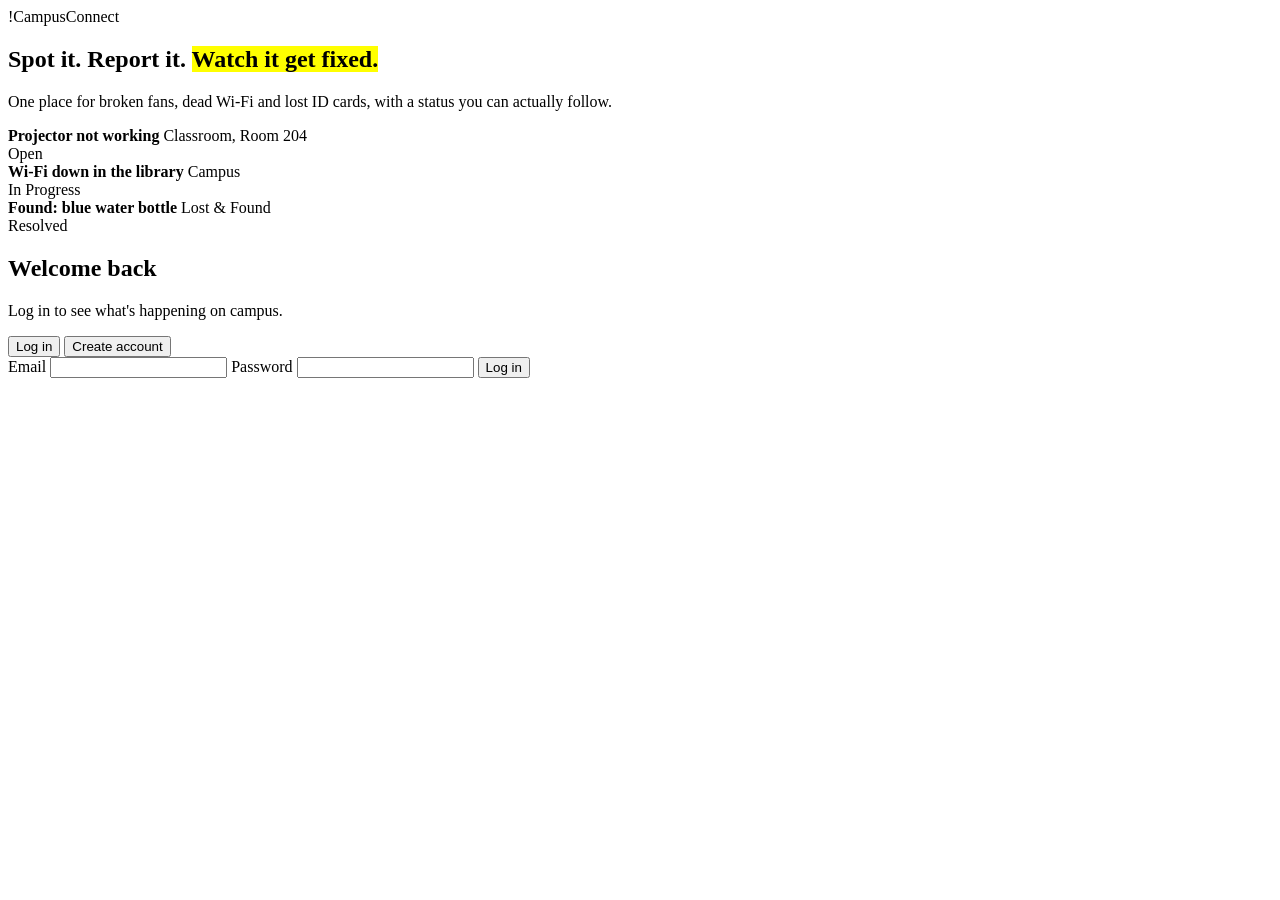
==== frontend/index.html @ 5164cf6d "Add CampusConnect: FastAPI + SQLite backend with HTML/CSS/JS frontend Students can register, log in," ====
<!DOCTYPE html>
<html lang="en">
<head>
  <meta charset="UTF-8">
  <meta name="viewport" content="width=device-width, initial-scale=1">
  <title>CampusConnect - Log in</title>
  <link rel="stylesheet" href="/css/style.css">
</head>
<body>
  <div class="auth-page">
    <section class="auth-art">
      <div class="brand"><span class="brand-mark">!</span>CampusConnect</div>

      <div>
        <h1>Spot it. Report it. <mark>Watch it get fixed.</mark></h1>
        <p class="lead">One place for broken fans, dead Wi-Fi and lost ID cards, with a status you can actually follow.</p>

        <div class="slips" aria-hidden="true">
          <div class="slip slip-1">
            <strong>Projector not working</strong>
            <span class="meta">Classroom, Room 204</span><br>
            <span class="badge Open">Open</span>
          </div>
          <div class="slip slip-2">
            <strong>Wi-Fi down in the library</strong>
            <span class="meta">Campus</span><br>
            <span class="badge In-Progress">In Progress</span>
          </div>
          <div class="slip slip-3">
            <strong>Found: blue water bottle</strong>
            <span class="meta">Lost &amp; Found</span><br>
            <span class="badge Resolved">Resolved</span>
          </div>
        </div>
      </div>

      <span></span>
    </section>

    <section class="auth-panel">
      <div class="auth-box">
        <h2 id="auth-title">Welcome back</h2>
        <p class="sub" id="auth-sub">Log in to see what's happening on campus.</p>

        <div class="tabs">
          <button type="button" id="tab-login" class="active">Log in</button>
          <button type="button" id="tab-register">Create account</button>
        </div>

        <form id="login-form">
          <label for="login-email">Email</label>
          <input id="login-email" type="email" autocomplete="email" required>
          <label for="login-password">Password</label>
          <input id="login-password" type="password" autocomplete="current-password" required>
          <button class="full" type="submit">Log in</button>
        </form>

        <form id="register-form" style="display:none">
          <label for="reg-name">Full name</label>
          <input id="reg-name" type="text" minlength="2" autocomplete="name" required>
          <label for="reg-email">Email</label>
          <input id="reg-email" type="email" autocomplete="email" required>
          <label for="reg-password">Password (at least 6 characters)</label>
          <input id="reg-password" type="password" minlength="6" autocomplete="new-password" required>
          <button class="full" type="submit">Create account</button>
        </form>

        <div id="message" class="message" role="alert"></div>
      </div>
    </section>
  </div>

  <script src="/js/app.js"></script>
  <script>
    // Already logged in? Go straight to the dashboard.
    if (getToken()) window.location.href = "/dashboard.html";

    const loginForm = document.getElementById("login-form");
    const registerForm = document.getElementById("register-form");
    const tabLogin = document.getElementById("tab-login");
    const tabRegister = document.getElementById("tab-register");
    const message = document.getElementById("message");
    const title = document.getElementById("auth-title");
    const sub = document.getElementById("auth-sub");

    function showTab(which) {
      const isLogin = which === "login";
      loginForm.style.display = isLogin ? "block" : "none";
      registerForm.style.display = isLogin ? "none" : "block";
      tabLogin.classList.toggle("active", isLogin);
      tabRegister.classList.toggle("active", !isLogin);
      title.textContent = isLogin ? "Welcome back" : "Join your campus";
      sub.textContent = isLogin
        ? "Log in to see what's happening on campus."
        : "Create an account to report and track issues.";
      clearMessage(message);
    }
    tabLogin.addEventListener("click", () => showTab("login"));
    tabRegister.addEventListener("click", () => showTab("register"));

    loginForm.addEventListener("submit", async (e) => {
      e.preventDefault();
      clearMessage(message);
      try {
        const data = await api("/login", {
          method: "POST",
          body: JSON.stringify({
            email: document.getElementById("login-email").value,
            password: document.getElementById("login-password").value,
          }),
        });
        saveToken(data.token);
        window.location.href = "/dashboard.html";
      } catch (err) {
        showMessage(message, err.message);
      }
    });

    registerForm.addEventListener("submit", async (e) => {
      e.preventDefault();
      clearMessage(message);
      try {
        const data = await api("/register", {
          method: "POST",
          body: JSON.stringify({
            name: document.getElementById("reg-name").value,
            email: document.getElementById("reg-email").value,
            password: document.getElementById("reg-password").value,
          }),
        });
        saveToken(data.token);
        window.location.href = "/dashboard.html";
      } catch (err) {
        showMessage(message, err.message);
      }
    });
  </script>
</body>
</html>
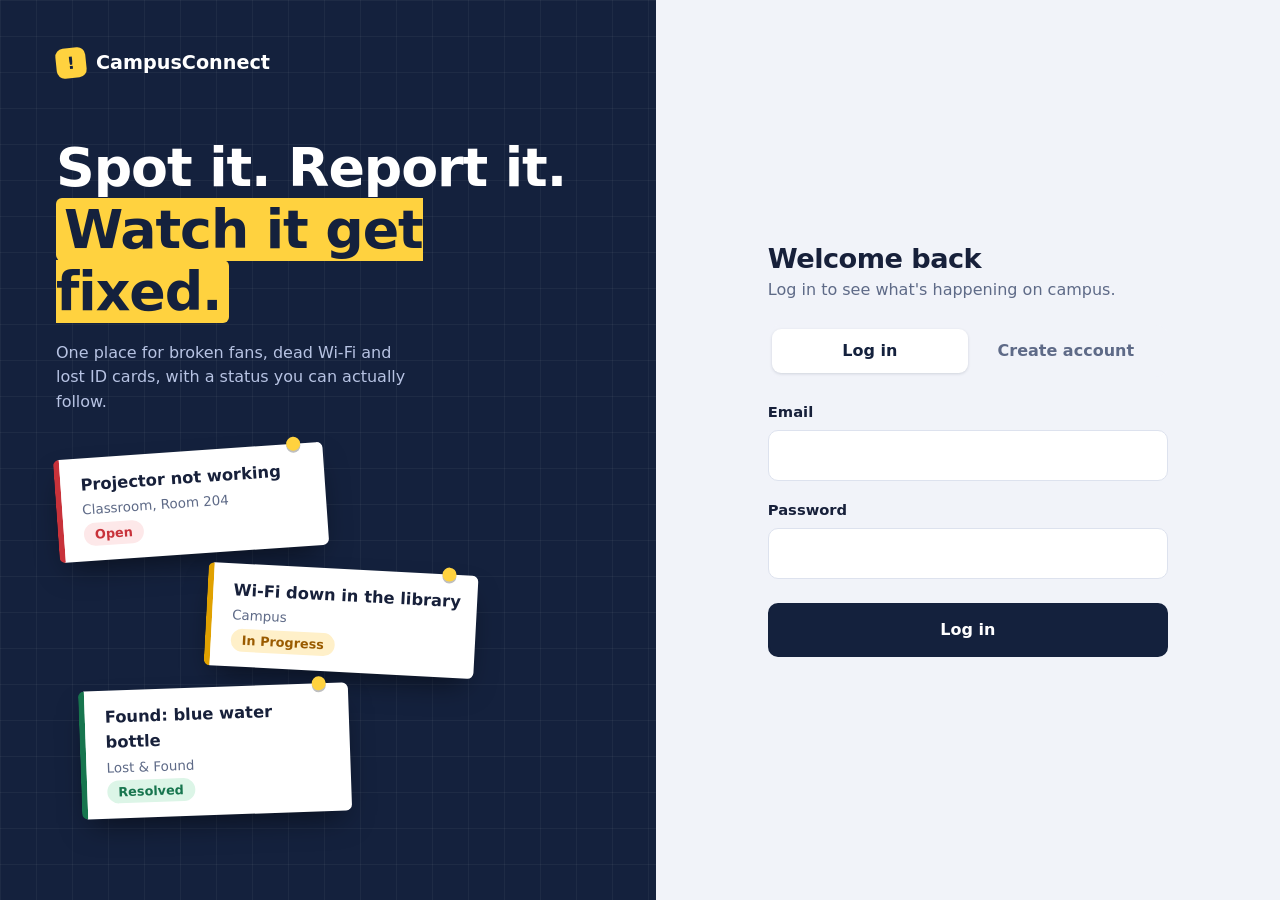
==== commit 93edfeb5: "Improve reporting and dashboard UI" ====
--- a/frontend/index.html
+++ b/frontend/index.html
@@ -4,7 +4,7 @@
   <meta charset="UTF-8">
   <meta name="viewport" content="width=device-width, initial-scale=1">
   <title>CampusConnect - Log in</title>
-  <link rel="stylesheet" href="/css/style.css">
+  <link rel="stylesheet" href="css/style.css">
 </head>
 <body>
   <div class="auth-page">
@@ -105,7 +105,7 @@
         const data = await api("/login", {
           method: "POST",
           body: JSON.stringify({
-            email: document.getElementById("login-email").value,
+            email: document.getElementById("login-email").value.trim(),
             password: document.getElementById("login-password").value,
           }),
         });
@@ -123,8 +123,8 @@
         const data = await api("/register", {
           method: "POST",
           body: JSON.stringify({
-            name: document.getElementById("reg-name").value,
-            email: document.getElementById("reg-email").value,
+            name: document.getElementById("reg-name").value.trim(),
+            email: document.getElementById("reg-email").value.trim(),
             password: document.getElementById("reg-password").value,
           }),
         });
--- a/frontend/css/style.css
+++ b/frontend/css/style.css
@@ -0,0 +1,408 @@
+/* CampusConnect — noticeboard look: ink navy, paper, highlighter yellow.
+   Status colours carry meaning (red = open, amber = in progress, green = resolved). */
+
+@import url("https://fonts.googleapis.com/css2?family=Bricolage+Grotesque:opsz,wght@12..96,600;12..96,800&family=DM+Sans:wght@400;500;600;700&display=swap");
+
+:root {
+  --ink: #14213d;
+  --ink-2: #213560;
+  --paper: #f1f3f9;
+  --card: #ffffff;
+  --line: #dde2ee;
+  --text: #17203a;
+  --muted: #5e6a87;
+  --hl: #ffd23f;          /* highlighter yellow */
+  --hl-soft: #fff4c2;
+
+  --open: #c8323a;
+  --open-bg: #fde8e9;
+  --progress: #9a5b00;
+  --progress-bg: #fff0c9;
+  --resolved: #17754e;
+  --resolved-bg: #dcf5e7;
+
+  --font-display: "Bricolage Grotesque", "DM Sans", system-ui, sans-serif;
+  --font-body: "DM Sans", system-ui, -apple-system, "Segoe UI", Roboto, sans-serif;
+  --shadow: 0 1px 2px rgba(20, 33, 61, 0.06), 0 8px 24px -12px rgba(20, 33, 61, 0.18);
+}
+
+* { box-sizing: border-box; }
+
+body {
+  margin: 0;
+  font-family: var(--font-body);
+  font-size: 1rem;
+  background: var(--paper);
+  color: var(--text);
+  line-height: 1.55;
+  -webkit-font-smoothing: antialiased;
+}
+
+h1, h2, h3 {
+  font-family: var(--font-display);
+  letter-spacing: -0.02em;
+  line-height: 1.15;
+  margin: 0;
+}
+h1 { font-size: 2rem; font-weight: 800; }
+h2 { font-size: 1.15rem; font-weight: 700; margin-bottom: 10px; }
+
+a { color: var(--ink-2); text-decoration-thickness: 1px; text-underline-offset: 3px; }
+a:hover { color: var(--ink); }
+
+:focus-visible {
+  outline: 3px solid var(--hl);
+  outline-offset: 2px;
+  box-shadow: 0 0 0 5px var(--ink);
+}
+
+.muted { color: var(--muted); font-size: 0.95rem; }
+
+/* ---------- Navbar ---------- */
+.navbar {
+  background: var(--ink);
+  color: #fff;
+  padding: 0 28px;
+  height: 64px;
+  display: flex;
+  align-items: center;
+  justify-content: space-between;
+  position: sticky;
+  top: 0;
+  z-index: 10;
+}
+.brand {
+  display: flex;
+  align-items: center;
+  gap: 10px;
+  font-family: var(--font-display);
+  font-weight: 800;
+  font-size: 1.2rem;
+  color: #fff;
+  text-decoration: none;
+}
+.brand:hover { color: #fff; }
+.brand-mark {
+  width: 30px; height: 30px;
+  background: var(--hl);
+  color: var(--ink);
+  border-radius: 8px;
+  display: grid;
+  place-items: center;
+  font-size: 1.05rem;
+  transform: rotate(-6deg);
+}
+.navbar nav { display: flex; gap: 6px; align-items: center; }
+.navbar nav a {
+  color: #c9d3ee;
+  text-decoration: none;
+  padding: 8px 14px;
+  border-radius: 8px;
+  font-weight: 500;
+  font-size: 0.95rem;
+}
+.navbar nav a:hover { background: var(--ink-2); color: #fff; }
+.navbar nav a.active { background: var(--ink-2); color: #fff; box-shadow: inset 0 -3px 0 var(--hl); }
+
+/* ---------- Layout ---------- */
+.container { max-width: 960px; margin: 36px auto 64px; padding: 0 20px; }
+.page-head { margin-bottom: 22px; }
+.page-head p { margin: 6px 0 0; }
+
+.card {
+  background: var(--card);
+  border: 1px solid var(--line);
+  border-radius: 14px;
+  padding: 26px;
+  box-shadow: var(--shadow);
+}
+
+/* ---------- Forms ---------- */
+label { display: block; font-weight: 600; margin: 18px 0 6px; font-size: 0.92rem; }
+label:first-child { margin-top: 0; }
+input, select, textarea {
+  width: 100%;
+  padding: 12px 14px;
+  border: 1.5px solid var(--line);
+  border-radius: 10px;
+  font: inherit;
+  color: var(--text);
+  background: #fff;
+  transition: border-color 0.15s;
+}
+input:hover, select:hover, textarea:hover { border-color: #b9c2da; }
+input:focus, select:focus, textarea:focus {
+  outline: none;
+  border-color: var(--ink);
+  box-shadow: 0 0 0 4px var(--hl-soft);
+}
+textarea { min-height: 140px; resize: vertical; }
+
+button, .btn {
+  display: inline-block;
+  padding: 11px 20px;
+  border: 2px solid var(--ink);
+  border-radius: 10px;
+  background: var(--ink);
+  color: #fff;
+  font: inherit;
+  font-weight: 600;
+  text-decoration: none;
+  cursor: pointer;
+  transition: transform 0.12s, box-shadow 0.12s, background 0.12s;
+}
+button:hover, .btn:hover {
+  background: var(--ink-2);
+  border-color: var(--ink-2);
+  color: #fff;
+  transform: translateY(-1px);
+  box-shadow: 0 4px 0 var(--hl);
+}
+button:active, .btn:active { transform: translateY(0); box-shadow: none; }
+button.secondary {
+  background: #fff;
+  color: var(--ink);
+  border-color: var(--line);
+}
+button.secondary:hover { background: #fff; border-color: var(--ink); color: var(--ink); box-shadow: 0 4px 0 var(--hl-soft); }
+button.full { width: 100%; margin-top: 24px; padding: 13px; }
+
+.message { margin-top: 14px; padding: 11px 14px; border-radius: 10px; font-size: 0.93rem; display: none; font-weight: 500; }
+.message.error { display: block; background: var(--open-bg); color: var(--open); }
+.message.ok { display: block; background: var(--resolved-bg); color: var(--resolved); }
+
+/* ---------- Login / register ---------- */
+.auth-page { display: grid; grid-template-columns: 1.05fr 1fr; min-height: 100vh; }
+
+.auth-art {
+  background: var(--ink);
+  color: #fff;
+  padding: 48px 56px;
+  display: flex;
+  flex-direction: column;
+  justify-content: space-between;
+  position: relative;
+  overflow: hidden;
+}
+.auth-art::before {   /* faint grid, like a corkboard sheet */
+  content: "";
+  position: absolute; inset: 0;
+  background-image:
+    linear-gradient(rgba(255,255,255,0.045) 1px, transparent 1px),
+    linear-gradient(90deg, rgba(255,255,255,0.045) 1px, transparent 1px);
+  background-size: 36px 36px;
+  pointer-events: none;
+}
+.auth-art > * { position: relative; }
+.auth-art h1 {
+  font-size: clamp(2.2rem, 4.2vw, 3.4rem);
+  max-width: 14ch;
+  margin-top: 8px;
+}
+.auth-art h1 mark { background: var(--hl); color: var(--ink); padding: 0 8px; border-radius: 6px; }
+.auth-art .lead { color: #b7c3e3; max-width: 36ch; margin: 18px 0 0; }
+
+/* The one memorable element: pinned notice slips */
+.slips { position: relative; height: 350px; margin-top: 36px; }
+.slip {
+  position: absolute;
+  width: 270px;
+  background: #fff;
+  color: var(--text);
+  border-radius: 6px;
+  padding: 14px 16px 14px 20px;
+  box-shadow: 0 14px 30px -10px rgba(0, 0, 0, 0.55);
+  border-left: 6px solid var(--open);
+  animation: settle 0.7s cubic-bezier(0.2, 0.9, 0.3, 1) both;
+}
+.slip::before {   /* pin */
+  content: "";
+  position: absolute; top: -7px; right: 22px;
+  width: 14px; height: 14px;
+  border-radius: 50%;
+  background: var(--hl);
+  box-shadow: 0 2px 0 rgba(0,0,0,0.25);
+}
+.slip strong { display: block; font-family: var(--font-display); font-size: 1.02rem; }
+.slip span.meta { color: var(--muted); font-size: 0.84rem; }
+.slip .badge { margin-top: 8px; }
+.slip-1 { top: 0;     left: 0;     transform: rotate(-4deg); border-left-color: var(--open);     animation-delay: 0.05s; }
+.slip-2 { top: 118px; left: 150px; transform: rotate(3deg);  border-left-color: #e0a100;         animation-delay: 0.2s; }
+.slip-3 { top: 236px; left: 24px;  transform: rotate(-2deg); border-left-color: var(--resolved); animation-delay: 0.35s; }
+
+@keyframes settle {
+  from { opacity: 0; translate: 0 -24px; }
+  to   { opacity: 1; translate: 0 0; }
+}
+
+.auth-panel { display: grid; place-items: center; padding: 40px 24px; }
+.auth-box { width: 100%; max-width: 400px; }
+.auth-box h2 { font-size: 1.7rem; font-weight: 800; margin-bottom: 4px; }
+.auth-box .sub { color: var(--muted); margin: 0 0 22px; }
+
+.tabs { display: grid; grid-template-columns: 1fr 1fr; background: var(--paper); border-radius: 12px; padding: 4px; margin-bottom: 24px; }
+.tabs button {
+  background: transparent; color: var(--muted);
+  border: none; border-radius: 9px; padding: 10px;
+}
+.tabs button:hover { background: transparent; color: var(--ink); transform: none; box-shadow: none; }
+.tabs button.active { background: #fff; color: var(--ink); box-shadow: 0 1px 3px rgba(20,33,61,0.15); }
+
+/* ---------- Dashboard ---------- */
+.stats { display: grid; grid-template-columns: repeat(3, 1fr); gap: 16px; margin-bottom: 20px; }
+.stat {
+  background: var(--card);
+  border: 1px solid var(--line);
+  border-radius: 14px;
+  padding: 18px 20px;
+  box-shadow: var(--shadow);
+  border-top: 5px solid var(--line);
+}
+.stat.s-open { border-top-color: var(--open); }
+.stat.s-progress { border-top-color: #e0a100; }
+.stat.s-resolved { border-top-color: var(--resolved); }
+.stat .num { font-family: var(--font-display); font-size: 2.4rem; font-weight: 800; line-height: 1; }
+.stat .label { color: var(--muted); font-weight: 500; margin-top: 6px; }
+
+.toolbar { display: flex; gap: 10px; align-items: center; flex-wrap: wrap; margin-bottom: 8px; }
+.toolbar select { width: auto; min-width: 160px; padding: 10px 14px; }
+.toolbar .spacer { flex: 1; }
+
+.issue-item {
+  display: block;
+  color: inherit;
+  text-decoration: none;
+  margin-top: 12px;
+  padding: 16px 18px 16px 20px;
+  background: #fff;
+  border: 1px solid var(--line);
+  border-left: 6px solid var(--line);
+  border-radius: 10px;
+  transition: transform 0.12s, box-shadow 0.12s;
+}
+.issue-item:hover { transform: translateX(3px); box-shadow: var(--shadow); color: inherit; }
+.issue-item.st-Open { border-left-color: var(--open); }
+.issue-item.st-In-Progress { border-left-color: #e0a100; }
+.issue-item.st-Resolved { border-left-color: var(--resolved); }
+.issue-item .title { font-family: var(--font-display); font-weight: 700; font-size: 1.08rem; }
+.issue-item .meta { margin-top: 6px; display: flex; flex-wrap: wrap; gap: 8px 12px; align-items: center; color: var(--muted); font-size: 0.88rem; }
+.issue-row { display: flex; justify-content: space-between; gap: 14px; align-items: center; }
+
+/* ---------- Badges and tags ---------- */
+.badge { padding: 4px 11px; border-radius: 999px; font-size: 0.8rem; font-weight: 700; white-space: nowrap; }
+.badge.Open { background: var(--open-bg); color: var(--open); }
+.badge.In-Progress { background: var(--progress-bg); color: var(--progress); }
+.badge.Resolved { background: var(--resolved-bg); color: var(--resolved); }
+
+.tag {
+  display: inline-flex; align-items: center; gap: 6px;
+  background: var(--paper);
+  border-radius: 6px;
+  padding: 2px 9px;
+  font-size: 0.82rem;
+  font-weight: 600;
+  color: var(--ink-2);
+}
+.tag::before { content: ""; width: 8px; height: 8px; border-radius: 50%; background: var(--muted); }
+.tag.cat-classroom::before { background: #4c6ef5; }
+.tag.cat-campus::before { background: #12a594; }
+.tag.cat-lost-found::before { background: #e8590c; }
+.tag.cat-general::before { background: #9c36b5; }
+
+/* ---------- Issue details ---------- */
+.back-link { display: inline-block; margin-bottom: 14px; font-weight: 500; text-decoration: none; }
+.back-link:hover { text-decoration: underline; }
+.issue-head { align-items: flex-start; }
+.issue-head h1 { font-size: 1.8rem; }
+
+.detail-meta { display: grid; grid-template-columns: 130px 1fr; gap: 10px 14px; margin: 22px 0; }
+.detail-meta dt { color: var(--muted); font-weight: 500; }
+.detail-meta dd { margin: 0; font-weight: 500; }
+
+.description {
+  white-space: pre-wrap;
+  background: var(--hl-soft);
+  border-left: 5px solid var(--hl);
+  padding: 16px 18px;
+  border-radius: 4px 10px 10px 4px;
+  max-width: 68ch;
+}
+
+/* Status stepper: Open -> In Progress -> Resolved is a real sequence */
+.steps { display: grid; grid-template-columns: repeat(3, 1fr); gap: 0; margin-top: 8px; counter-reset: step; }
+.step {
+  counter-increment: step;
+  position: relative;
+  background: #fff;
+  color: var(--muted);
+  border: 2px solid var(--line);
+  border-radius: 0;
+  padding: 14px 10px;
+  font-weight: 600;
+  text-align: center;
+}
+.step:first-child { border-radius: 10px 0 0 10px; }
+.step:last-child { border-radius: 0 10px 10px 0; }
+.step + .step { border-left-width: 0; }
+.step::before {
+  content: counter(step);
+  display: inline-grid; place-items: center;
+  width: 22px; height: 22px; margin-right: 8px;
+  border-radius: 50%;
+  background: var(--paper);
+  font-size: 0.8rem;
+}
+.step:hover { background: var(--paper); color: var(--ink); transform: none; box-shadow: none; border-color: var(--line); }
+.step.done { color: var(--ink); background: var(--paper); }
+.step.done::before { background: var(--ink); color: #fff; }
+.step.current { background: var(--ink); border-color: var(--ink); color: #fff; cursor: default; }
+.step.current::before { background: var(--hl); color: var(--ink); }
+.step.current:hover { background: var(--ink); color: #fff; }
+.step + .step.current, .step.current + .step { border-left-width: 2px; }
+
+.empty { text-align: center; color: var(--muted); padding: 36px 0; }
+.empty strong { display: block; color: var(--text); font-family: var(--font-display); font-size: 1.1rem; margin-bottom: 4px; }
+
+/* ---------- Profile ---------- */
+.profile-top { display: flex; align-items: center; gap: 18px; margin-bottom: 8px; }
+.avatar {
+  width: 72px; height: 72px;
+  border-radius: 20px;
+  background: var(--ink);
+  color: var(--hl);
+  display: grid; place-items: center;
+  font-family: var(--font-display);
+  font-weight: 800;
+  font-size: 2rem;
+  transform: rotate(-4deg);
+  flex: none;
+}
+.profile-top h1 { font-size: 1.6rem; }
+
+@media (max-width: 900px) {
+  .auth-page { grid-template-columns: 1fr; }
+  .auth-art { padding: 28px 24px; }
+  .auth-art h1 { max-width: none; font-size: 2rem; }
+  .slips { display: none; }
+  .auth-panel { align-items: start; }
+}
+@media (max-width: 600px) {
+  .navbar { padding: 0 12px; gap: 8px; }
+  .navbar .brand { font-size: 0; gap: 0; }          /* keep only the logo mark on phones */
+  .navbar nav { gap: 0; }
+  .navbar nav a { padding: 8px 8px; font-size: 0.86rem; white-space: nowrap; }
+  .stats { grid-template-columns: 1fr; }
+  .detail-meta { grid-template-columns: 1fr; gap: 2px 0; }
+  .detail-meta dd { margin-bottom: 10px; }
+  .steps { grid-template-columns: 1fr; }
+  .step, .step:first-child, .step:last-child { border-radius: 0; }
+  .step:first-child { border-radius: 10px 10px 0 0; }
+  .step:last-child { border-radius: 0 0 10px 10px; }
+  .step + .step { border-left-width: 2px; border-top-width: 0; }
+  .toolbar select { flex: 1; min-width: 0; }
+}
+
+@media (prefers-reduced-motion: reduce) {
+  .slip { animation: none; }
+  button, .btn, .issue-item { transition: none; }
+}
